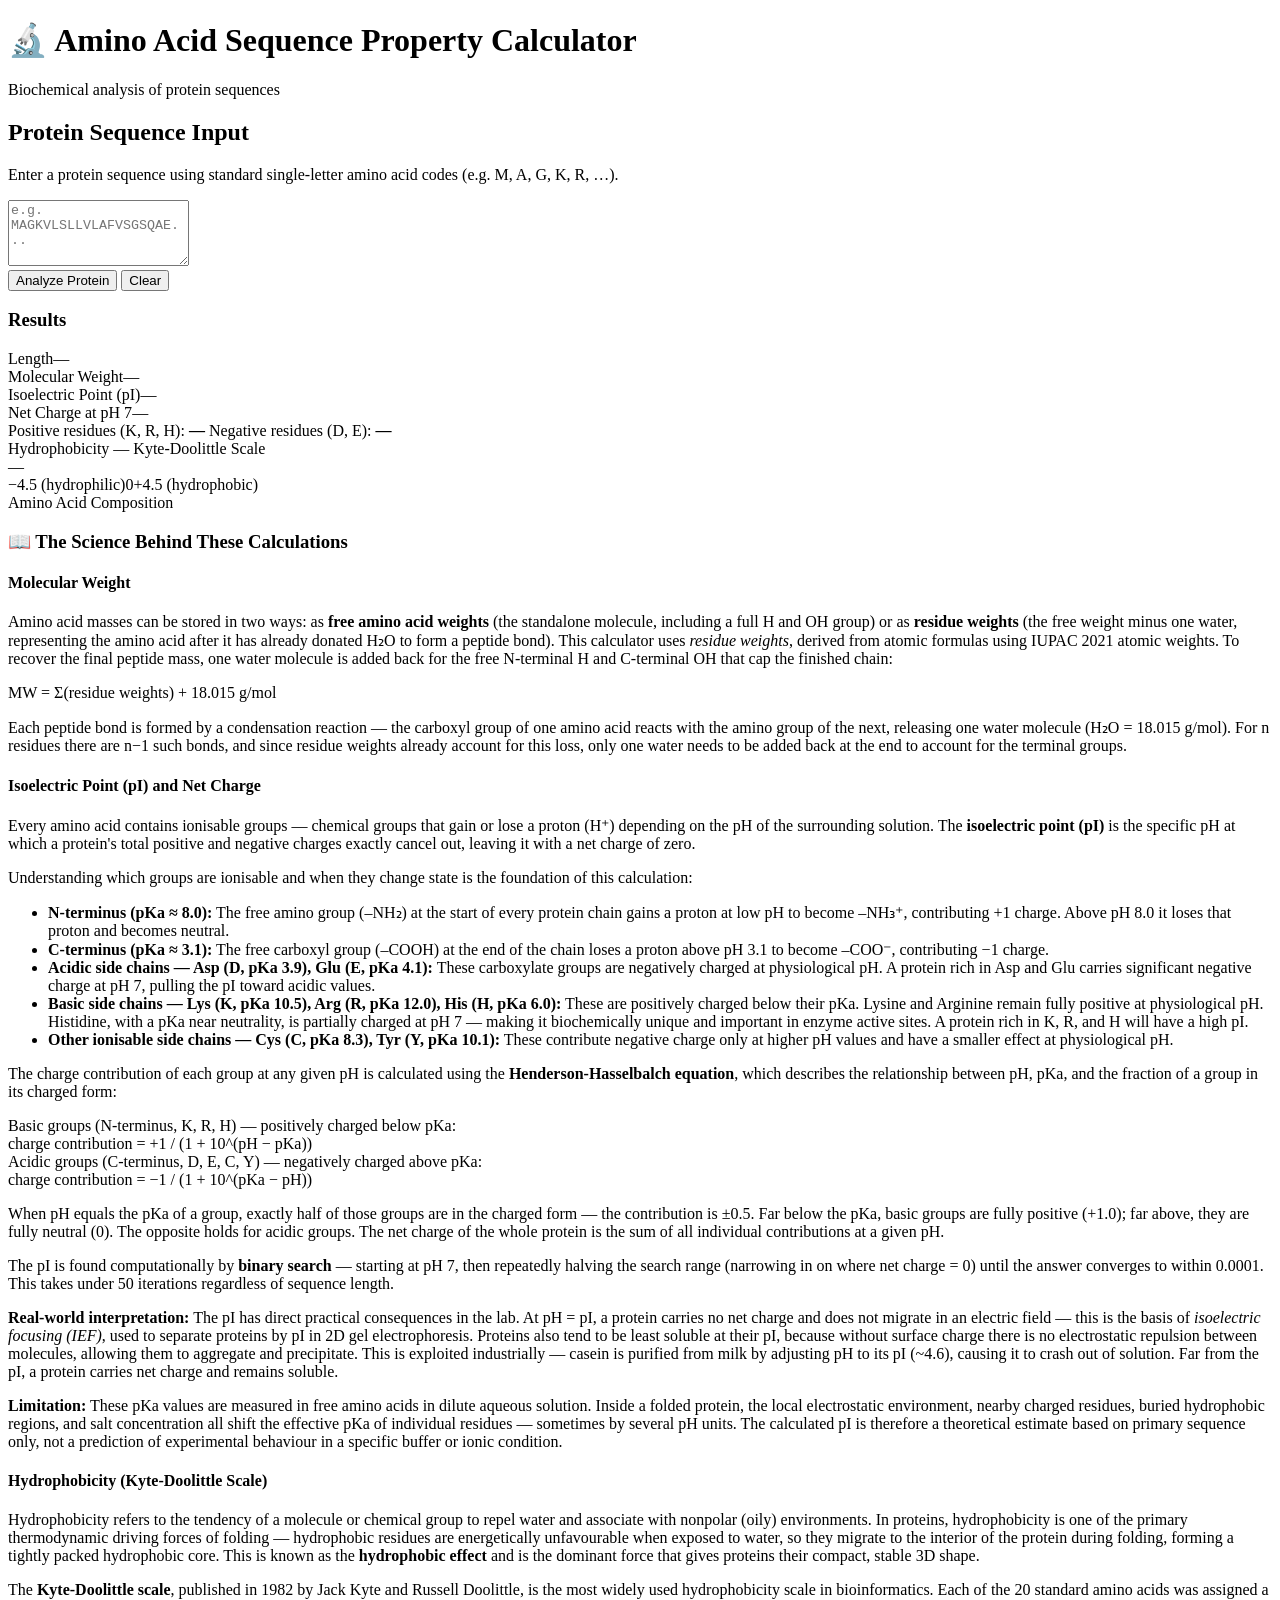
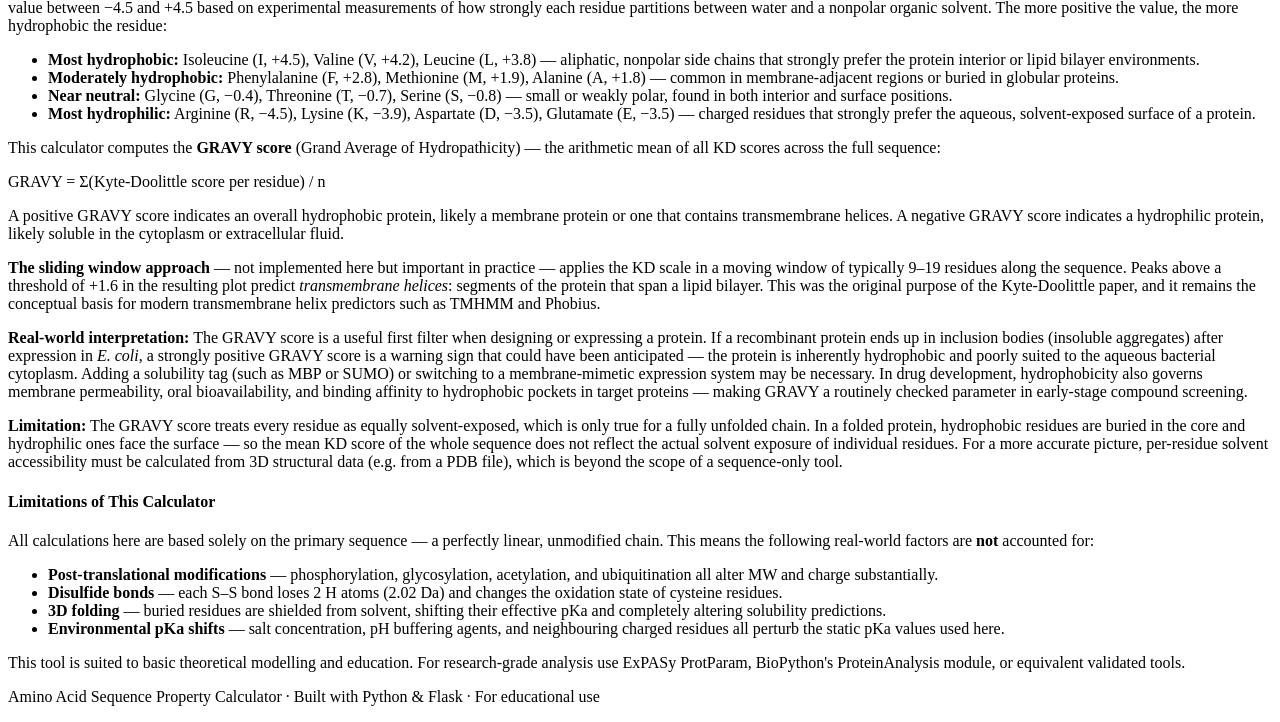
==== index.html @ 310c7476 "Add files via upload" ====
<!DOCTYPE html>
<html lang="en">
<head>
  <meta charset="UTF-8" />
  <meta name="viewport" content="width=device-width, initial-scale=1.0"/>
  <title>Amino Acid Sequence Property Calculator</title>
  <link rel="stylesheet" href="/static/style.css" />
</head>
<body>

  <header>
    <div class="header-inner">
      <h1>🔬 Amino Acid Sequence Property Calculator</h1>
      <p class="tagline">Biochemical analysis of protein sequences</p>
    </div>
  </header>

  <main>

    <section id="panel-protein" class="panel active">

      <div class="card">
        <h2>Protein Sequence Input</h2>
        <p class="hint">Enter a protein sequence using standard single-letter amino acid codes (e.g. M, A, G, K, R, …).</p>
        <textarea id="protein-input" placeholder="e.g. MAGKVLSLLVLAFVSGSQAE..." rows="4"></textarea>
        <div class="btn-row">
          <button class="btn-primary" onclick="runProtein()">Analyze Protein</button>
          <button class="btn-ghost" onclick="clearProtein()">Clear</button>
        </div>
      </div>

      <div id="protein-error" class="error-box hidden"></div>

      <div id="protein-results" class="results hidden">
        <h3 class="results-title">Results</h3>

        <div class="stat-grid four">
          <div class="stat"><span class="stat-label">Length</span><span class="stat-value" id="p-length">—</span></div>
          <div class="stat"><span class="stat-label">Molecular Weight</span><span class="stat-value" id="p-mw">—</span></div>
          <div class="stat"><span class="stat-label">Isoelectric Point (pI)</span><span class="stat-value" id="p-pi">—</span></div>
          <div class="stat"><span class="stat-label">Net Charge at pH 7</span><span class="stat-value" id="p-charge">—</span></div>
        </div>

        <div class="charge-row">
          <span class="charge-badge pos">Positive residues (K, R, H): <strong id="p-pos">—</strong></span>
          <span class="charge-badge neg">Negative residues (D, E): <strong id="p-neg">—</strong></span>
        </div>

        <div class="hydro-block">
          <label>Hydrophobicity — Kyte-Doolittle Scale</label>
          <div class="hydro-score">
            <span id="p-hydro-val">—</span>
            <span id="p-hydro-label" class="hydro-label"></span>
          </div>
          <div class="hydro-bar-bg">
            <div id="p-hydro-bar" class="hydro-bar"></div>
          </div>
          <div class="hydro-axis">
            <span>−4.5 (hydrophilic)</span><span>0</span><span>+4.5 (hydrophobic)</span>
          </div>
        </div>

        <div class="composition-section">
          <label>Amino Acid Composition</label>
          <div id="p-composition" class="composition-grid"></div>
        </div>
      </div>

      <!-- SCIENCE EXPLAINER -->
      <div class="explainer">
        <h3>📖 The Science Behind These Calculations</h3>

        <!-- MOLECULAR WEIGHT -->
        <div class="explainer-section">
          <h4>Molecular Weight</h4>
          <p>Amino acid masses can be stored in two ways: as <strong>free amino acid weights</strong> (the standalone molecule, including a full H and OH group) or as <strong>residue weights</strong> (the free weight minus one water, representing the amino acid after it has already donated H₂O to form a peptide bond). This calculator uses <em>residue weights</em>, derived from atomic formulas using IUPAC 2021 atomic weights. To recover the final peptide mass, one water molecule is added back for the free N-terminal H and C-terminal OH that cap the finished chain:</p>
          <div class="formula">MW = Σ(residue weights) + 18.015 g/mol</div>
          <p>Each peptide bond is formed by a condensation reaction — the carboxyl group of one amino acid reacts with the amino group of the next, releasing one water molecule (H₂O = 18.015 g/mol). For n residues there are n−1 such bonds, and since residue weights already account for this loss, only one water needs to be added back at the end to account for the terminal groups.</p>
        </div>

        <!-- ISOELECTRIC POINT -->
        <div class="explainer-section">
          <h4>Isoelectric Point (pI) and Net Charge</h4>

          <p>Every amino acid contains ionisable groups — chemical groups that gain or lose a proton (H⁺) depending on the pH of the surrounding solution. The <strong>isoelectric point (pI)</strong> is the specific pH at which a protein's total positive and negative charges exactly cancel out, leaving it with a net charge of zero.</p>

          <p>Understanding which groups are ionisable and when they change state is the foundation of this calculation:</p>
          <ul>
            <li><strong>N-terminus (pKa ≈ 8.0):</strong> The free amino group (–NH₂) at the start of every protein chain gains a proton at low pH to become –NH₃⁺, contributing +1 charge. Above pH 8.0 it loses that proton and becomes neutral.</li>
            <li><strong>C-terminus (pKa ≈ 3.1):</strong> The free carboxyl group (–COOH) at the end of the chain loses a proton above pH 3.1 to become –COO⁻, contributing −1 charge.</li>
            <li><strong>Acidic side chains — Asp (D, pKa 3.9), Glu (E, pKa 4.1):</strong> These carboxylate groups are negatively charged at physiological pH. A protein rich in Asp and Glu carries significant negative charge at pH 7, pulling the pI toward acidic values.</li>
            <li><strong>Basic side chains — Lys (K, pKa 10.5), Arg (R, pKa 12.0), His (H, pKa 6.0):</strong> These are positively charged below their pKa. Lysine and Arginine remain fully positive at physiological pH. Histidine, with a pKa near neutrality, is partially charged at pH 7 — making it biochemically unique and important in enzyme active sites. A protein rich in K, R, and H will have a high pI.</li>
            <li><strong>Other ionisable side chains — Cys (C, pKa 8.3), Tyr (Y, pKa 10.1):</strong> These contribute negative charge only at higher pH values and have a smaller effect at physiological pH.</li>
          </ul>

          <p>The charge contribution of each group at any given pH is calculated using the <strong>Henderson-Hasselbalch equation</strong>, which describes the relationship between pH, pKa, and the fraction of a group in its charged form:</p>
          <div class="formula">Basic groups (N-terminus, K, R, H) — positively charged below pKa:<br>charge contribution = +1 / (1 + 10^(pH − pKa))</div>
          <div class="formula">Acidic groups (C-terminus, D, E, C, Y) — negatively charged above pKa:<br>charge contribution = −1 / (1 + 10^(pKa − pH))</div>
          <p>When pH equals the pKa of a group, exactly half of those groups are in the charged form — the contribution is ±0.5. Far below the pKa, basic groups are fully positive (+1.0); far above, they are fully neutral (0). The opposite holds for acidic groups. The net charge of the whole protein is the sum of all individual contributions at a given pH.</p>

          <p>The pI is found computationally by <strong>binary search</strong> — starting at pH 7, then repeatedly halving the search range (narrowing in on where net charge = 0) until the answer converges to within 0.0001. This takes under 50 iterations regardless of sequence length.</p>

          <p><strong>Real-world interpretation:</strong> The pI has direct practical consequences in the lab. At pH = pI, a protein carries no net charge and does not migrate in an electric field — this is the basis of <em>isoelectric focusing (IEF)</em>, used to separate proteins by pI in 2D gel electrophoresis. Proteins also tend to be least soluble at their pI, because without surface charge there is no electrostatic repulsion between molecules, allowing them to aggregate and precipitate. This is exploited industrially — casein is purified from milk by adjusting pH to its pI (~4.6), causing it to crash out of solution. Far from the pI, a protein carries net charge and remains soluble.</p>

          <p><strong>Limitation:</strong> These pKa values are measured in free amino acids in dilute aqueous solution. Inside a folded protein, the local electrostatic environment, nearby charged residues, buried hydrophobic regions, and salt concentration all shift the effective pKa of individual residues — sometimes by several pH units. The calculated pI is therefore a theoretical estimate based on primary sequence only, not a prediction of experimental behaviour in a specific buffer or ionic condition.</p>
        </div>

        <!-- HYDROPHOBICITY -->
        <div class="explainer-section">
          <h4>Hydrophobicity (Kyte-Doolittle Scale)</h4>

          <p>Hydrophobicity refers to the tendency of a molecule or chemical group to repel water and associate with nonpolar (oily) environments. In proteins, hydrophobicity is one of the primary thermodynamic driving forces of folding — hydrophobic residues are energetically unfavourable when exposed to water, so they migrate to the interior of the protein during folding, forming a tightly packed hydrophobic core. This is known as the <strong>hydrophobic effect</strong> and is the dominant force that gives proteins their compact, stable 3D shape.</p>

          <p>The <strong>Kyte-Doolittle scale</strong>, published in 1982 by Jack Kyte and Russell Doolittle, is the most widely used hydrophobicity scale in bioinformatics. Each of the 20 standard amino acids was assigned a value between −4.5 and +4.5 based on experimental measurements of how strongly each residue partitions between water and a nonpolar organic solvent. The more positive the value, the more hydrophobic the residue:</p>
          <ul>
            <li><strong>Most hydrophobic:</strong> Isoleucine (I, +4.5), Valine (V, +4.2), Leucine (L, +3.8) — aliphatic, nonpolar side chains that strongly prefer the protein interior or lipid bilayer environments.</li>
            <li><strong>Moderately hydrophobic:</strong> Phenylalanine (F, +2.8), Methionine (M, +1.9), Alanine (A, +1.8) — common in membrane-adjacent regions or buried in globular proteins.</li>
            <li><strong>Near neutral:</strong> Glycine (G, −0.4), Threonine (T, −0.7), Serine (S, −0.8) — small or weakly polar, found in both interior and surface positions.</li>
            <li><strong>Most hydrophilic:</strong> Arginine (R, −4.5), Lysine (K, −3.9), Aspartate (D, −3.5), Glutamate (E, −3.5) — charged residues that strongly prefer the aqueous, solvent-exposed surface of a protein.</li>
          </ul>

          <p>This calculator computes the <strong>GRAVY score</strong> (Grand Average of Hydropathicity) — the arithmetic mean of all KD scores across the full sequence:</p>
          <div class="formula">GRAVY = Σ(Kyte-Doolittle score per residue) / n</div>
          <p>A positive GRAVY score indicates an overall hydrophobic protein, likely a membrane protein or one that contains transmembrane helices. A negative GRAVY score indicates a hydrophilic protein, likely soluble in the cytoplasm or extracellular fluid.</p>

          <p><strong>The sliding window approach</strong> — not implemented here but important in practice — applies the KD scale in a moving window of typically 9–19 residues along the sequence. Peaks above a threshold of +1.6 in the resulting plot predict <em>transmembrane helices</em>: segments of the protein that span a lipid bilayer. This was the original purpose of the Kyte-Doolittle paper, and it remains the conceptual basis for modern transmembrane helix predictors such as TMHMM and Phobius.</p>

          <p><strong>Real-world interpretation:</strong> The GRAVY score is a useful first filter when designing or expressing a protein. If a recombinant protein ends up in inclusion bodies (insoluble aggregates) after expression in <em>E. coli</em>, a strongly positive GRAVY score is a warning sign that could have been anticipated — the protein is inherently hydrophobic and poorly suited to the aqueous bacterial cytoplasm. Adding a solubility tag (such as MBP or SUMO) or switching to a membrane-mimetic expression system may be necessary. In drug development, hydrophobicity also governs membrane permeability, oral bioavailability, and binding affinity to hydrophobic pockets in target proteins — making GRAVY a routinely checked parameter in early-stage compound screening.</p>

          <p><strong>Limitation:</strong> The GRAVY score treats every residue as equally solvent-exposed, which is only true for a fully unfolded chain. In a folded protein, hydrophobic residues are buried in the core and hydrophilic ones face the surface — so the mean KD score of the whole sequence does not reflect the actual solvent exposure of individual residues. For a more accurate picture, per-residue solvent accessibility must be calculated from 3D structural data (e.g. from a PDB file), which is beyond the scope of a sequence-only tool.</p>
        </div>

        <!-- LIMITATIONS -->
        <div class="explainer-section">
          <h4>Limitations of This Calculator</h4>
          <p>All calculations here are based solely on the primary sequence — a perfectly linear, unmodified chain. This means the following real-world factors are <strong>not</strong> accounted for:</p>
          <ul>
            <li><strong>Post-translational modifications</strong> — phosphorylation, glycosylation, acetylation, and ubiquitination all alter MW and charge substantially.</li>
            <li><strong>Disulfide bonds</strong> — each S–S bond loses 2 H atoms (2.02 Da) and changes the oxidation state of cysteine residues.</li>
            <li><strong>3D folding</strong> — buried residues are shielded from solvent, shifting their effective pKa and completely altering solubility predictions.</li>
            <li><strong>Environmental pKa shifts</strong> — salt concentration, pH buffering agents, and neighbouring charged residues all perturb the static pKa values used here.</li>
          </ul>
          <p>This tool is suited to basic theoretical modelling and education. For research-grade analysis use ExPASy ProtParam, BioPython's ProteinAnalysis module, or equivalent validated tools.</p>
        </div>

      </div>

    </section>

  </main>

  <footer>
    <p>Amino Acid Sequence Property Calculator · Built with Python & Flask · For educational use</p>
  </footer>

  <script src="/static/script.js"></script>
</body>
</html>
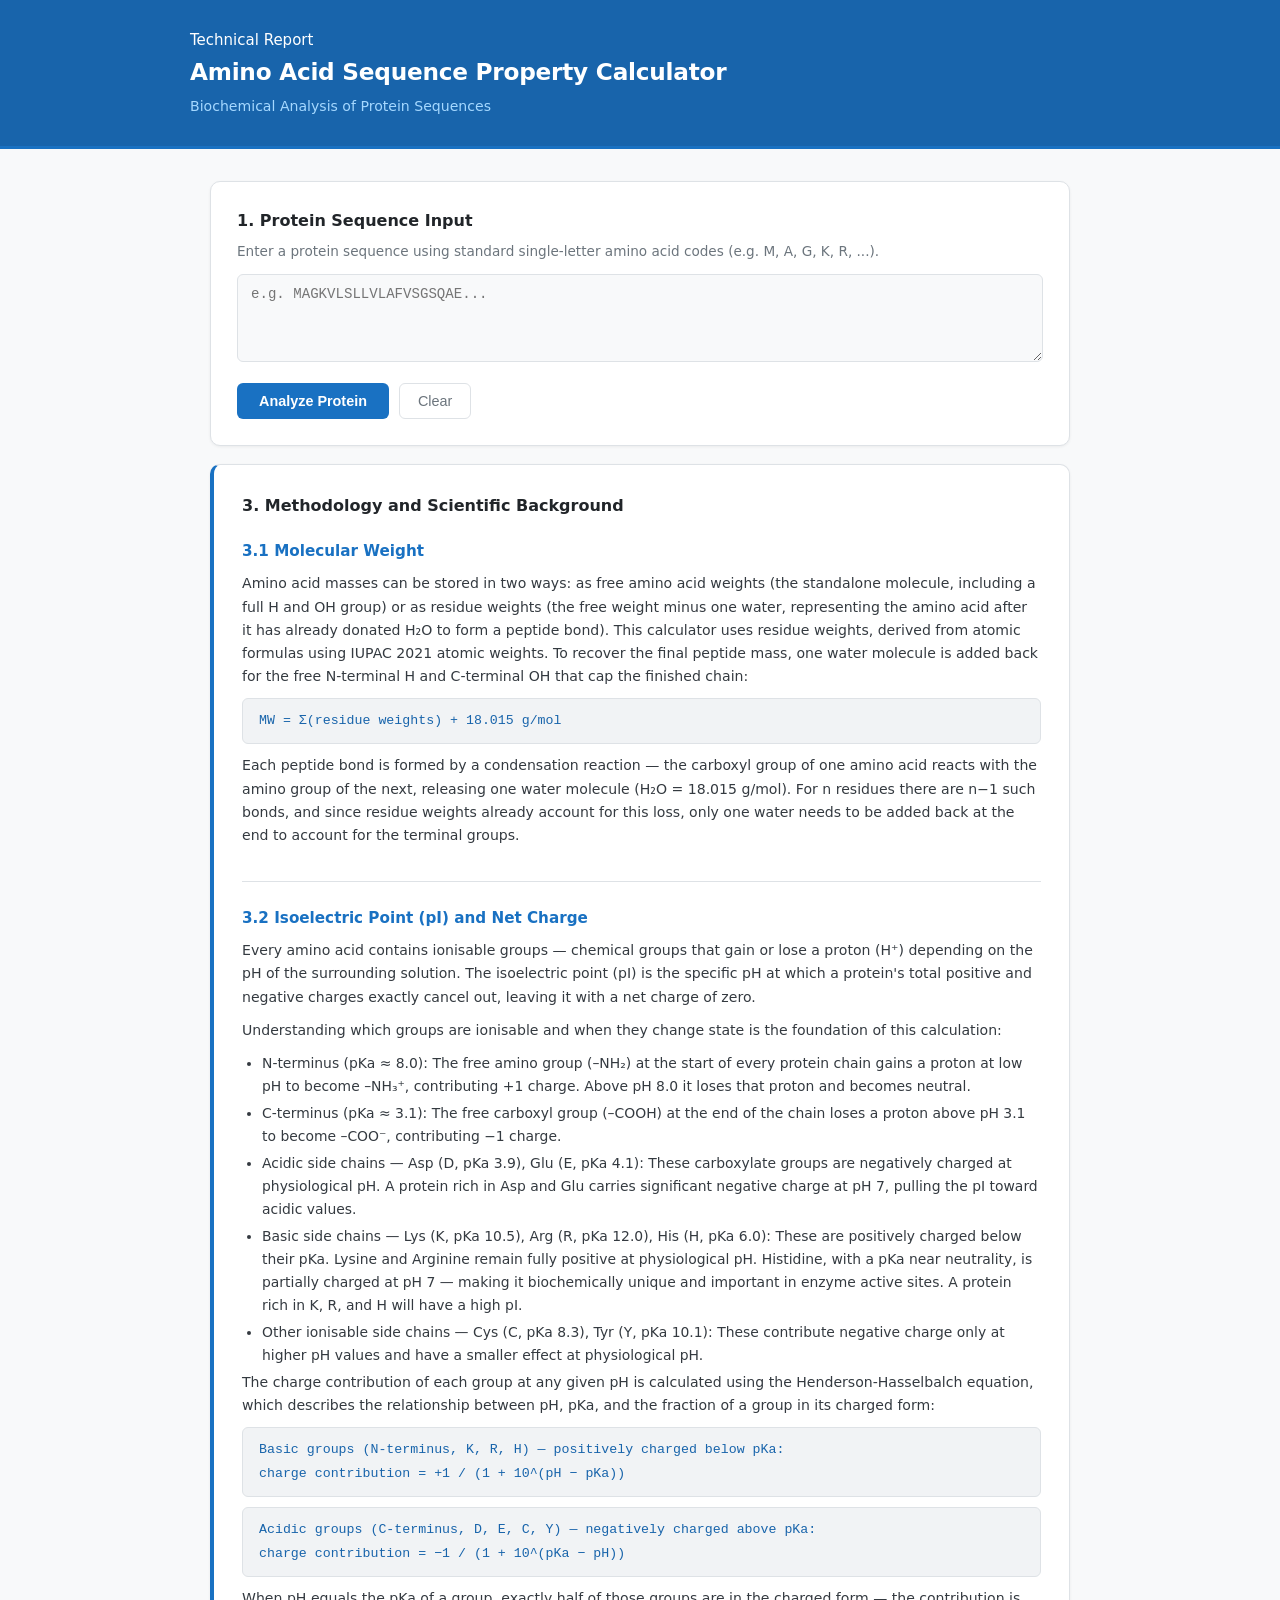
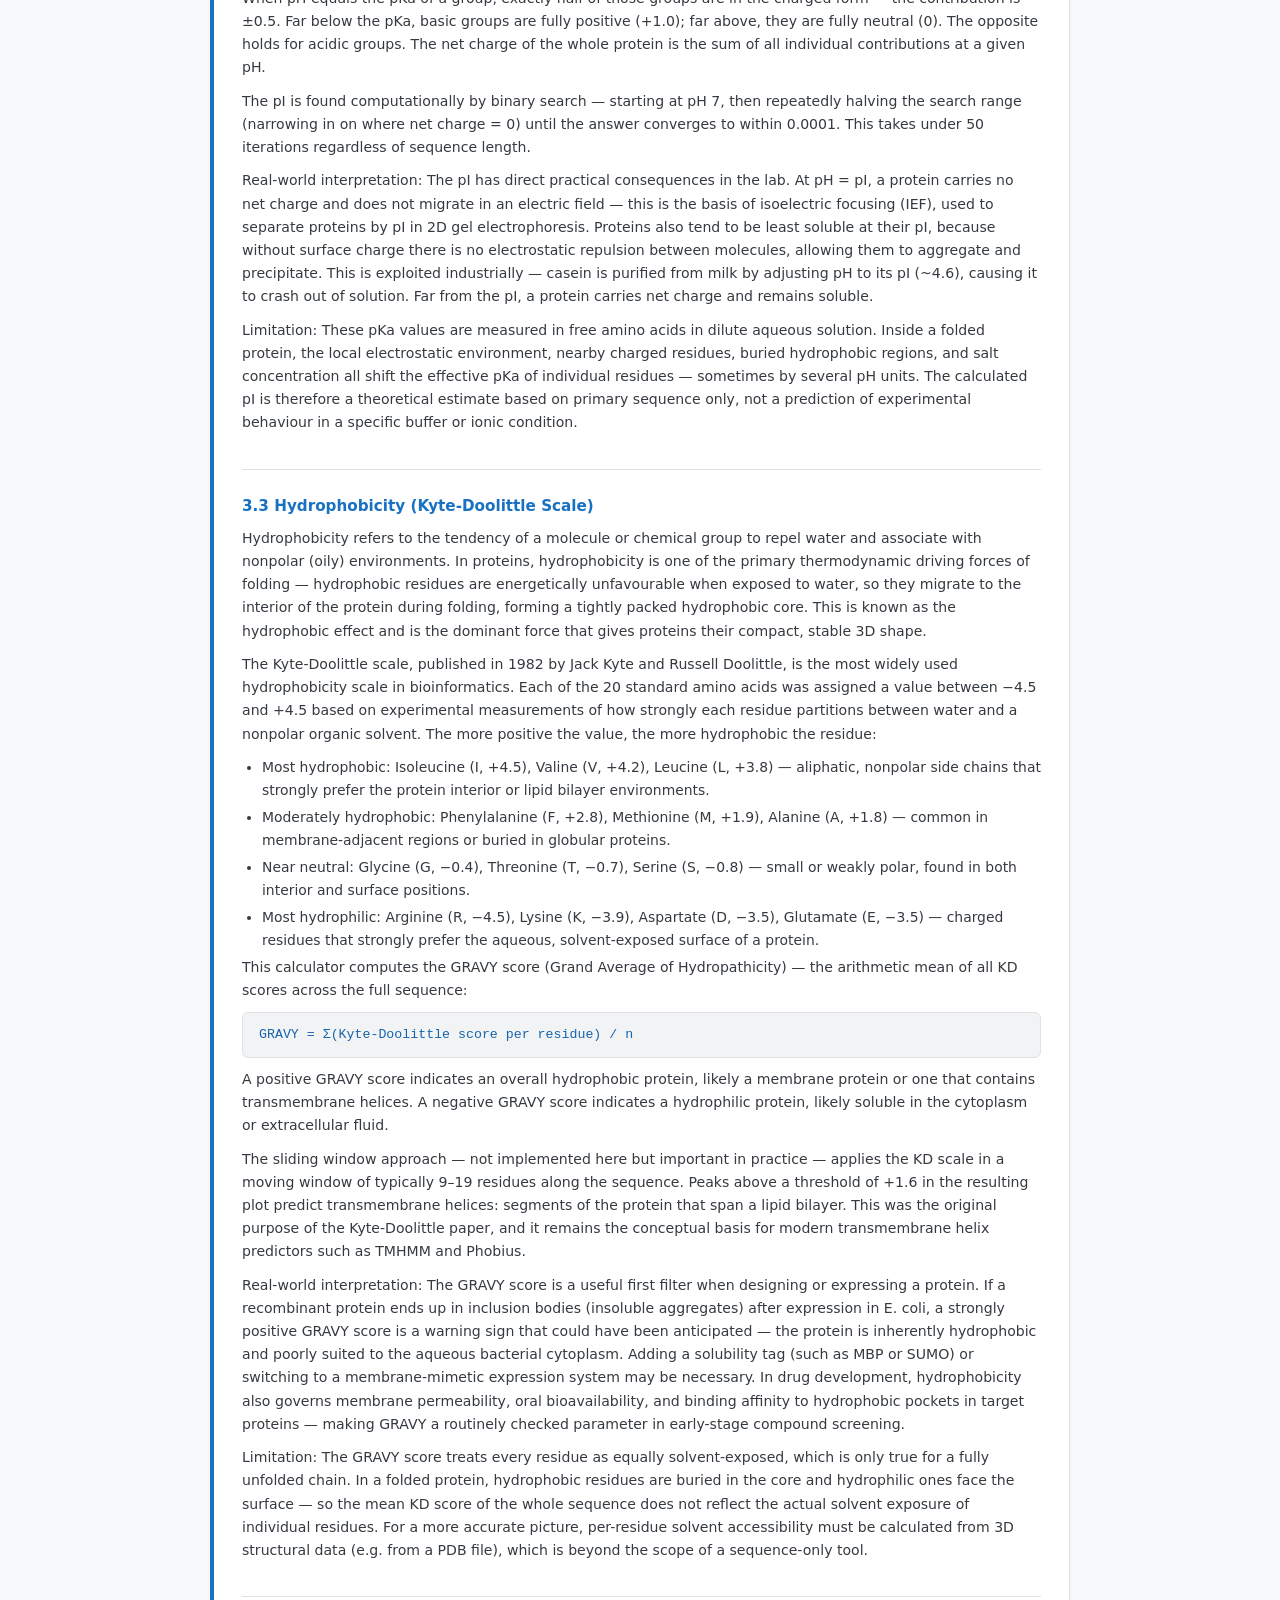
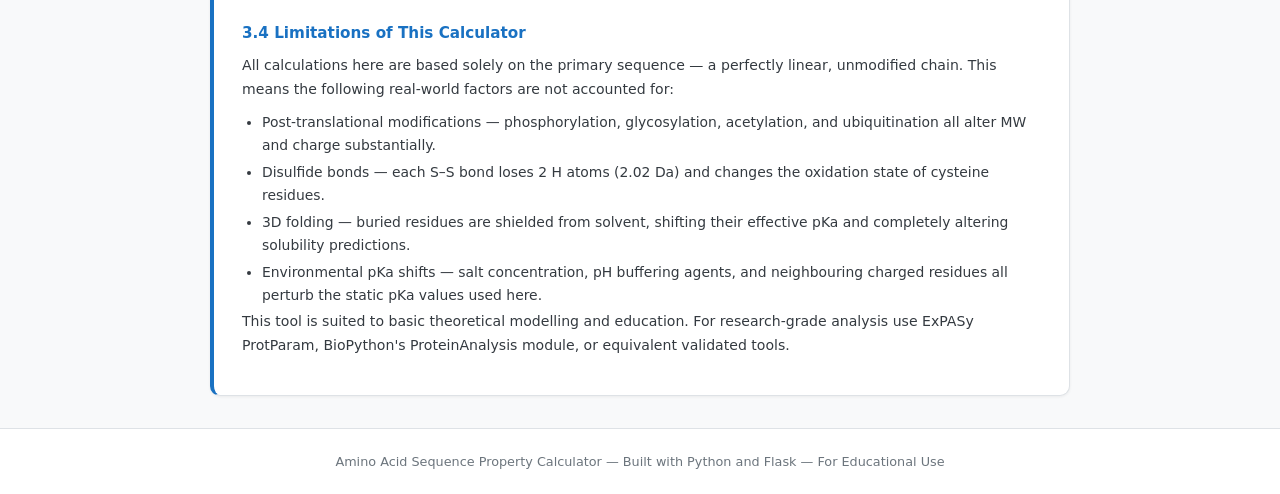
==== commit c9286539: "Add files via upload" ====
--- a/index.html
+++ b/index.html
@@ -10,8 +10,9 @@
 
   <header>
     <div class="header-inner">
-      <h1>🔬 Amino Acid Sequence Property Calculator</h1>
-      <p class="tagline">Biochemical analysis of protein sequences</p>
+      <p class="report-label">Technical Report</p>
+      <h1>Amino Acid Sequence Property Calculator</h1>
+      <p class="tagline">Biochemical Analysis of Protein Sequences</p>
     </div>
   </header>
 
@@ -20,8 +21,8 @@
     <section id="panel-protein" class="panel active">
 
       <div class="card">
-        <h2>Protein Sequence Input</h2>
-        <p class="hint">Enter a protein sequence using standard single-letter amino acid codes (e.g. M, A, G, K, R, …).</p>
+        <h2>1. Protein Sequence Input</h2>
+        <p class="hint">Enter a protein sequence using standard single-letter amino acid codes (e.g. M, A, G, K, R, ...).</p>
         <textarea id="protein-input" placeholder="e.g. MAGKVLSLLVLAFVSGSQAE..." rows="4"></textarea>
         <div class="btn-row">
           <button class="btn-primary" onclick="runProtein()">Analyze Protein</button>
@@ -32,7 +33,7 @@
       <div id="protein-error" class="error-box hidden"></div>
 
       <div id="protein-results" class="results hidden">
-        <h3 class="results-title">Results</h3>
+        <h3 class="results-title">2. Results</h3>
 
         <div class="stat-grid four">
           <div class="stat"><span class="stat-label">Length</span><span class="stat-value" id="p-length">—</span></div>
@@ -42,8 +43,8 @@
         </div>
 
         <div class="charge-row">
-          <span class="charge-badge pos">Positive residues (K, R, H): <strong id="p-pos">—</strong></span>
-          <span class="charge-badge neg">Negative residues (D, E): <strong id="p-neg">—</strong></span>
+          <span class="charge-badge pos">Positive residues (K, R, H): <span class="charge-count" id="p-pos">—</span></span>
+          <span class="charge-badge neg">Negative residues (D, E): <span class="charge-count" id="p-neg">—</span></span>
         </div>
 
         <div class="hydro-block">
@@ -68,77 +69,77 @@
 
       <!-- SCIENCE EXPLAINER -->
       <div class="explainer">
-        <h3>📖 The Science Behind These Calculations</h3>
+        <h3>3. Methodology and Scientific Background</h3>
 
         <!-- MOLECULAR WEIGHT -->
         <div class="explainer-section">
-          <h4>Molecular Weight</h4>
-          <p>Amino acid masses can be stored in two ways: as <strong>free amino acid weights</strong> (the standalone molecule, including a full H and OH group) or as <strong>residue weights</strong> (the free weight minus one water, representing the amino acid after it has already donated H₂O to form a peptide bond). This calculator uses <em>residue weights</em>, derived from atomic formulas using IUPAC 2021 atomic weights. To recover the final peptide mass, one water molecule is added back for the free N-terminal H and C-terminal OH that cap the finished chain:</p>
+          <h4>3.1 Molecular Weight</h4>
+          <p>Amino acid masses can be stored in two ways: as free amino acid weights (the standalone molecule, including a full H and OH group) or as residue weights (the free weight minus one water, representing the amino acid after it has already donated H₂O to form a peptide bond). This calculator uses residue weights, derived from atomic formulas using IUPAC 2021 atomic weights. To recover the final peptide mass, one water molecule is added back for the free N-terminal H and C-terminal OH that cap the finished chain:</p>
           <div class="formula">MW = Σ(residue weights) + 18.015 g/mol</div>
           <p>Each peptide bond is formed by a condensation reaction — the carboxyl group of one amino acid reacts with the amino group of the next, releasing one water molecule (H₂O = 18.015 g/mol). For n residues there are n−1 such bonds, and since residue weights already account for this loss, only one water needs to be added back at the end to account for the terminal groups.</p>
         </div>
 
         <!-- ISOELECTRIC POINT -->
         <div class="explainer-section">
-          <h4>Isoelectric Point (pI) and Net Charge</h4>
+          <h4>3.2 Isoelectric Point (pI) and Net Charge</h4>
 
-          <p>Every amino acid contains ionisable groups — chemical groups that gain or lose a proton (H⁺) depending on the pH of the surrounding solution. The <strong>isoelectric point (pI)</strong> is the specific pH at which a protein's total positive and negative charges exactly cancel out, leaving it with a net charge of zero.</p>
+          <p>Every amino acid contains ionisable groups — chemical groups that gain or lose a proton (H⁺) depending on the pH of the surrounding solution. The isoelectric point (pI) is the specific pH at which a protein's total positive and negative charges exactly cancel out, leaving it with a net charge of zero.</p>
 
           <p>Understanding which groups are ionisable and when they change state is the foundation of this calculation:</p>
           <ul>
-            <li><strong>N-terminus (pKa ≈ 8.0):</strong> The free amino group (–NH₂) at the start of every protein chain gains a proton at low pH to become –NH₃⁺, contributing +1 charge. Above pH 8.0 it loses that proton and becomes neutral.</li>
-            <li><strong>C-terminus (pKa ≈ 3.1):</strong> The free carboxyl group (–COOH) at the end of the chain loses a proton above pH 3.1 to become –COO⁻, contributing −1 charge.</li>
-            <li><strong>Acidic side chains — Asp (D, pKa 3.9), Glu (E, pKa 4.1):</strong> These carboxylate groups are negatively charged at physiological pH. A protein rich in Asp and Glu carries significant negative charge at pH 7, pulling the pI toward acidic values.</li>
-            <li><strong>Basic side chains — Lys (K, pKa 10.5), Arg (R, pKa 12.0), His (H, pKa 6.0):</strong> These are positively charged below their pKa. Lysine and Arginine remain fully positive at physiological pH. Histidine, with a pKa near neutrality, is partially charged at pH 7 — making it biochemically unique and important in enzyme active sites. A protein rich in K, R, and H will have a high pI.</li>
-            <li><strong>Other ionisable side chains — Cys (C, pKa 8.3), Tyr (Y, pKa 10.1):</strong> These contribute negative charge only at higher pH values and have a smaller effect at physiological pH.</li>
+            <li>N-terminus (pKa ≈ 8.0): The free amino group (–NH₂) at the start of every protein chain gains a proton at low pH to become –NH₃⁺, contributing +1 charge. Above pH 8.0 it loses that proton and becomes neutral.</li>
+            <li>C-terminus (pKa ≈ 3.1): The free carboxyl group (–COOH) at the end of the chain loses a proton above pH 3.1 to become –COO⁻, contributing −1 charge.</li>
+            <li>Acidic side chains — Asp (D, pKa 3.9), Glu (E, pKa 4.1): These carboxylate groups are negatively charged at physiological pH. A protein rich in Asp and Glu carries significant negative charge at pH 7, pulling the pI toward acidic values.</li>
+            <li>Basic side chains — Lys (K, pKa 10.5), Arg (R, pKa 12.0), His (H, pKa 6.0): These are positively charged below their pKa. Lysine and Arginine remain fully positive at physiological pH. Histidine, with a pKa near neutrality, is partially charged at pH 7 — making it biochemically unique and important in enzyme active sites. A protein rich in K, R, and H will have a high pI.</li>
+            <li>Other ionisable side chains — Cys (C, pKa 8.3), Tyr (Y, pKa 10.1): These contribute negative charge only at higher pH values and have a smaller effect at physiological pH.</li>
           </ul>
 
-          <p>The charge contribution of each group at any given pH is calculated using the <strong>Henderson-Hasselbalch equation</strong>, which describes the relationship between pH, pKa, and the fraction of a group in its charged form:</p>
+          <p>The charge contribution of each group at any given pH is calculated using the Henderson-Hasselbalch equation, which describes the relationship between pH, pKa, and the fraction of a group in its charged form:</p>
           <div class="formula">Basic groups (N-terminus, K, R, H) — positively charged below pKa:<br>charge contribution = +1 / (1 + 10^(pH − pKa))</div>
           <div class="formula">Acidic groups (C-terminus, D, E, C, Y) — negatively charged above pKa:<br>charge contribution = −1 / (1 + 10^(pKa − pH))</div>
           <p>When pH equals the pKa of a group, exactly half of those groups are in the charged form — the contribution is ±0.5. Far below the pKa, basic groups are fully positive (+1.0); far above, they are fully neutral (0). The opposite holds for acidic groups. The net charge of the whole protein is the sum of all individual contributions at a given pH.</p>
 
-          <p>The pI is found computationally by <strong>binary search</strong> — starting at pH 7, then repeatedly halving the search range (narrowing in on where net charge = 0) until the answer converges to within 0.0001. This takes under 50 iterations regardless of sequence length.</p>
+          <p>The pI is found computationally by binary search — starting at pH 7, then repeatedly halving the search range (narrowing in on where net charge = 0) until the answer converges to within 0.0001. This takes under 50 iterations regardless of sequence length.</p>
 
-          <p><strong>Real-world interpretation:</strong> The pI has direct practical consequences in the lab. At pH = pI, a protein carries no net charge and does not migrate in an electric field — this is the basis of <em>isoelectric focusing (IEF)</em>, used to separate proteins by pI in 2D gel electrophoresis. Proteins also tend to be least soluble at their pI, because without surface charge there is no electrostatic repulsion between molecules, allowing them to aggregate and precipitate. This is exploited industrially — casein is purified from milk by adjusting pH to its pI (~4.6), causing it to crash out of solution. Far from the pI, a protein carries net charge and remains soluble.</p>
+          <p>Real-world interpretation: The pI has direct practical consequences in the lab. At pH = pI, a protein carries no net charge and does not migrate in an electric field — this is the basis of isoelectric focusing (IEF), used to separate proteins by pI in 2D gel electrophoresis. Proteins also tend to be least soluble at their pI, because without surface charge there is no electrostatic repulsion between molecules, allowing them to aggregate and precipitate. This is exploited industrially — casein is purified from milk by adjusting pH to its pI (~4.6), causing it to crash out of solution. Far from the pI, a protein carries net charge and remains soluble.</p>
 
-          <p><strong>Limitation:</strong> These pKa values are measured in free amino acids in dilute aqueous solution. Inside a folded protein, the local electrostatic environment, nearby charged residues, buried hydrophobic regions, and salt concentration all shift the effective pKa of individual residues — sometimes by several pH units. The calculated pI is therefore a theoretical estimate based on primary sequence only, not a prediction of experimental behaviour in a specific buffer or ionic condition.</p>
+          <p>Limitation: These pKa values are measured in free amino acids in dilute aqueous solution. Inside a folded protein, the local electrostatic environment, nearby charged residues, buried hydrophobic regions, and salt concentration all shift the effective pKa of individual residues — sometimes by several pH units. The calculated pI is therefore a theoretical estimate based on primary sequence only, not a prediction of experimental behaviour in a specific buffer or ionic condition.</p>
         </div>
 
         <!-- HYDROPHOBICITY -->
         <div class="explainer-section">
-          <h4>Hydrophobicity (Kyte-Doolittle Scale)</h4>
+          <h4>3.3 Hydrophobicity (Kyte-Doolittle Scale)</h4>
 
-          <p>Hydrophobicity refers to the tendency of a molecule or chemical group to repel water and associate with nonpolar (oily) environments. In proteins, hydrophobicity is one of the primary thermodynamic driving forces of folding — hydrophobic residues are energetically unfavourable when exposed to water, so they migrate to the interior of the protein during folding, forming a tightly packed hydrophobic core. This is known as the <strong>hydrophobic effect</strong> and is the dominant force that gives proteins their compact, stable 3D shape.</p>
+          <p>Hydrophobicity refers to the tendency of a molecule or chemical group to repel water and associate with nonpolar (oily) environments. In proteins, hydrophobicity is one of the primary thermodynamic driving forces of folding — hydrophobic residues are energetically unfavourable when exposed to water, so they migrate to the interior of the protein during folding, forming a tightly packed hydrophobic core. This is known as the hydrophobic effect and is the dominant force that gives proteins their compact, stable 3D shape.</p>
 
-          <p>The <strong>Kyte-Doolittle scale</strong>, published in 1982 by Jack Kyte and Russell Doolittle, is the most widely used hydrophobicity scale in bioinformatics. Each of the 20 standard amino acids was assigned a value between −4.5 and +4.5 based on experimental measurements of how strongly each residue partitions between water and a nonpolar organic solvent. The more positive the value, the more hydrophobic the residue:</p>
+          <p>The Kyte-Doolittle scale, published in 1982 by Jack Kyte and Russell Doolittle, is the most widely used hydrophobicity scale in bioinformatics. Each of the 20 standard amino acids was assigned a value between −4.5 and +4.5 based on experimental measurements of how strongly each residue partitions between water and a nonpolar organic solvent. The more positive the value, the more hydrophobic the residue:</p>
           <ul>
-            <li><strong>Most hydrophobic:</strong> Isoleucine (I, +4.5), Valine (V, +4.2), Leucine (L, +3.8) — aliphatic, nonpolar side chains that strongly prefer the protein interior or lipid bilayer environments.</li>
-            <li><strong>Moderately hydrophobic:</strong> Phenylalanine (F, +2.8), Methionine (M, +1.9), Alanine (A, +1.8) — common in membrane-adjacent regions or buried in globular proteins.</li>
-            <li><strong>Near neutral:</strong> Glycine (G, −0.4), Threonine (T, −0.7), Serine (S, −0.8) — small or weakly polar, found in both interior and surface positions.</li>
-            <li><strong>Most hydrophilic:</strong> Arginine (R, −4.5), Lysine (K, −3.9), Aspartate (D, −3.5), Glutamate (E, −3.5) — charged residues that strongly prefer the aqueous, solvent-exposed surface of a protein.</li>
+            <li>Most hydrophobic: Isoleucine (I, +4.5), Valine (V, +4.2), Leucine (L, +3.8) — aliphatic, nonpolar side chains that strongly prefer the protein interior or lipid bilayer environments.</li>
+            <li>Moderately hydrophobic: Phenylalanine (F, +2.8), Methionine (M, +1.9), Alanine (A, +1.8) — common in membrane-adjacent regions or buried in globular proteins.</li>
+            <li>Near neutral: Glycine (G, −0.4), Threonine (T, −0.7), Serine (S, −0.8) — small or weakly polar, found in both interior and surface positions.</li>
+            <li>Most hydrophilic: Arginine (R, −4.5), Lysine (K, −3.9), Aspartate (D, −3.5), Glutamate (E, −3.5) — charged residues that strongly prefer the aqueous, solvent-exposed surface of a protein.</li>
           </ul>
 
-          <p>This calculator computes the <strong>GRAVY score</strong> (Grand Average of Hydropathicity) — the arithmetic mean of all KD scores across the full sequence:</p>
+          <p>This calculator computes the GRAVY score (Grand Average of Hydropathicity) — the arithmetic mean of all KD scores across the full sequence:</p>
           <div class="formula">GRAVY = Σ(Kyte-Doolittle score per residue) / n</div>
           <p>A positive GRAVY score indicates an overall hydrophobic protein, likely a membrane protein or one that contains transmembrane helices. A negative GRAVY score indicates a hydrophilic protein, likely soluble in the cytoplasm or extracellular fluid.</p>
 
-          <p><strong>The sliding window approach</strong> — not implemented here but important in practice — applies the KD scale in a moving window of typically 9–19 residues along the sequence. Peaks above a threshold of +1.6 in the resulting plot predict <em>transmembrane helices</em>: segments of the protein that span a lipid bilayer. This was the original purpose of the Kyte-Doolittle paper, and it remains the conceptual basis for modern transmembrane helix predictors such as TMHMM and Phobius.</p>
+          <p>The sliding window approach — not implemented here but important in practice — applies the KD scale in a moving window of typically 9–19 residues along the sequence. Peaks above a threshold of +1.6 in the resulting plot predict transmembrane helices: segments of the protein that span a lipid bilayer. This was the original purpose of the Kyte-Doolittle paper, and it remains the conceptual basis for modern transmembrane helix predictors such as TMHMM and Phobius.</p>
 
-          <p><strong>Real-world interpretation:</strong> The GRAVY score is a useful first filter when designing or expressing a protein. If a recombinant protein ends up in inclusion bodies (insoluble aggregates) after expression in <em>E. coli</em>, a strongly positive GRAVY score is a warning sign that could have been anticipated — the protein is inherently hydrophobic and poorly suited to the aqueous bacterial cytoplasm. Adding a solubility tag (such as MBP or SUMO) or switching to a membrane-mimetic expression system may be necessary. In drug development, hydrophobicity also governs membrane permeability, oral bioavailability, and binding affinity to hydrophobic pockets in target proteins — making GRAVY a routinely checked parameter in early-stage compound screening.</p>
+          <p>Real-world interpretation: The GRAVY score is a useful first filter when designing or expressing a protein. If a recombinant protein ends up in inclusion bodies (insoluble aggregates) after expression in E. coli, a strongly positive GRAVY score is a warning sign that could have been anticipated — the protein is inherently hydrophobic and poorly suited to the aqueous bacterial cytoplasm. Adding a solubility tag (such as MBP or SUMO) or switching to a membrane-mimetic expression system may be necessary. In drug development, hydrophobicity also governs membrane permeability, oral bioavailability, and binding affinity to hydrophobic pockets in target proteins — making GRAVY a routinely checked parameter in early-stage compound screening.</p>
 
-          <p><strong>Limitation:</strong> The GRAVY score treats every residue as equally solvent-exposed, which is only true for a fully unfolded chain. In a folded protein, hydrophobic residues are buried in the core and hydrophilic ones face the surface — so the mean KD score of the whole sequence does not reflect the actual solvent exposure of individual residues. For a more accurate picture, per-residue solvent accessibility must be calculated from 3D structural data (e.g. from a PDB file), which is beyond the scope of a sequence-only tool.</p>
+          <p>Limitation: The GRAVY score treats every residue as equally solvent-exposed, which is only true for a fully unfolded chain. In a folded protein, hydrophobic residues are buried in the core and hydrophilic ones face the surface — so the mean KD score of the whole sequence does not reflect the actual solvent exposure of individual residues. For a more accurate picture, per-residue solvent accessibility must be calculated from 3D structural data (e.g. from a PDB file), which is beyond the scope of a sequence-only tool.</p>
         </div>
 
         <!-- LIMITATIONS -->
         <div class="explainer-section">
-          <h4>Limitations of This Calculator</h4>
-          <p>All calculations here are based solely on the primary sequence — a perfectly linear, unmodified chain. This means the following real-world factors are <strong>not</strong> accounted for:</p>
+          <h4>3.4 Limitations of This Calculator</h4>
+          <p>All calculations here are based solely on the primary sequence — a perfectly linear, unmodified chain. This means the following real-world factors are not accounted for:</p>
           <ul>
-            <li><strong>Post-translational modifications</strong> — phosphorylation, glycosylation, acetylation, and ubiquitination all alter MW and charge substantially.</li>
-            <li><strong>Disulfide bonds</strong> — each S–S bond loses 2 H atoms (2.02 Da) and changes the oxidation state of cysteine residues.</li>
-            <li><strong>3D folding</strong> — buried residues are shielded from solvent, shifting their effective pKa and completely altering solubility predictions.</li>
-            <li><strong>Environmental pKa shifts</strong> — salt concentration, pH buffering agents, and neighbouring charged residues all perturb the static pKa values used here.</li>
+            <li>Post-translational modifications — phosphorylation, glycosylation, acetylation, and ubiquitination all alter MW and charge substantially.</li>
+            <li>Disulfide bonds — each S–S bond loses 2 H atoms (2.02 Da) and changes the oxidation state of cysteine residues.</li>
+            <li>3D folding — buried residues are shielded from solvent, shifting their effective pKa and completely altering solubility predictions.</li>
+            <li>Environmental pKa shifts — salt concentration, pH buffering agents, and neighbouring charged residues all perturb the static pKa values used here.</li>
           </ul>
           <p>This tool is suited to basic theoretical modelling and education. For research-grade analysis use ExPASy ProtParam, BioPython's ProteinAnalysis module, or equivalent validated tools.</p>
         </div>
@@ -150,7 +151,7 @@
   </main>
 
   <footer>
-    <p>Amino Acid Sequence Property Calculator · Built with Python & Flask · For educational use</p>
+    <p>Amino Acid Sequence Property Calculator — Built with Python and Flask — For Educational Use</p>
   </footer>
 
   <script src="/static/script.js"></script>
--- a/static/style.css
+++ b/static/style.css
@@ -0,0 +1,482 @@
+/* ── RESET & BASE ── */
+*, *::before, *::after { box-sizing: border-box; margin: 0; padding: 0; }
+
+:root {
+  --bg:        #f8f9fa;
+  --surface:   #ffffff;
+  --surface2:  #f1f3f5;
+  --border:    #dee2e6;
+  --accent:    #1971c2;
+  --accent2:   #0c8599;
+  --text:      #212529;
+  --muted:     #6c757d;
+  --error:     #c92a2a;
+  --error-bg:  #fff5f5;
+  --green:     #2f9e44;
+  --red:       #c92a2a;
+  --font-mono: 'Courier New', Courier, monospace;
+}
+
+body {
+  background: var(--bg);
+  color: var(--text);
+  font-family: 'Segoe UI', system-ui, sans-serif;
+  font-size: 15px;
+  line-height: 1.65;
+  min-height: 100vh;
+  display: flex;
+  flex-direction: column;
+}
+
+/* ── HEADER ── */
+header {
+  background: #1864ab;
+  color: white;
+  padding: 28px 32px;
+  border-bottom: 3px solid #1971c2;
+}
+
+.header-inner {
+  max-width: 900px;
+  margin: 0 auto;
+}
+
+header h1 {
+  font-size: 1.45rem;
+  font-weight: 700;
+  letter-spacing: -0.01em;
+}
+
+.tagline {
+  color: #a5d8ff;
+  margin-top: 4px;
+  font-size: 0.88rem;
+}
+
+/* ── MAIN ── */
+main {
+  flex: 1;
+  max-width: 900px;
+  margin: 32px auto;
+  padding: 0 20px;
+  width: 100%;
+}
+
+/* ── TABS ── */
+.tabs {
+  display: flex;
+  gap: 4px;
+  margin-bottom: 24px;
+  border-bottom: 2px solid var(--border);
+}
+
+.tab {
+  background: none;
+  border: none;
+  border-bottom: 3px solid transparent;
+  color: var(--muted);
+  font-size: 0.95rem;
+  font-weight: 500;
+  padding: 10px 22px;
+  cursor: pointer;
+  transition: all 0.15s;
+  margin-bottom: -2px;
+}
+
+.tab:hover { color: var(--accent); }
+
+.tab.active {
+  color: var(--accent);
+  border-bottom-color: var(--accent);
+  font-weight: 600;
+}
+
+/* ── PANELS ── */
+.panel { display: none; }
+.panel.active { display: block; }
+
+/* ── CARD ── */
+.card {
+  background: var(--surface);
+  border: 1px solid var(--border);
+  border-radius: 10px;
+  padding: 26px;
+  margin-bottom: 18px;
+  box-shadow: 0 1px 3px rgba(0,0,0,0.06);
+}
+
+.card h2 {
+  font-size: 1rem;
+  font-weight: 600;
+  color: var(--text);
+  margin-bottom: 5px;
+}
+
+.hint {
+  color: var(--muted);
+  font-size: 0.85rem;
+  margin-bottom: 12px;
+}
+
+textarea {
+  width: 100%;
+  background: var(--bg);
+  border: 1px solid var(--border);
+  border-radius: 6px;
+  color: var(--text);
+  font-family: var(--font-mono);
+  font-size: 0.88rem;
+  padding: 11px 13px;
+  resize: vertical;
+  outline: none;
+  transition: border-color 0.15s;
+}
+
+textarea:focus { border-color: var(--accent); }
+
+.btn-row {
+  display: flex;
+  gap: 10px;
+  margin-top: 13px;
+}
+
+.btn-primary {
+  background: var(--accent);
+  color: #fff;
+  border: none;
+  border-radius: 6px;
+  padding: 9px 22px;
+  font-size: 0.9rem;
+  font-weight: 600;
+  cursor: pointer;
+  transition: background 0.15s;
+}
+
+.btn-primary:hover { background: #1864ab; }
+
+.btn-ghost {
+  background: none;
+  color: var(--muted);
+  border: 1px solid var(--border);
+  border-radius: 6px;
+  padding: 9px 18px;
+  font-size: 0.9rem;
+  cursor: pointer;
+  transition: all 0.15s;
+}
+
+.btn-ghost:hover { border-color: var(--muted); color: var(--text); }
+
+/* ── RESULTS ── */
+.results {
+  background: var(--surface);
+  border: 1px solid var(--border);
+  border-radius: 10px;
+  padding: 26px;
+  margin-bottom: 18px;
+  box-shadow: 0 1px 3px rgba(0,0,0,0.06);
+  animation: fadeIn 0.25s ease;
+}
+
+.results-title {
+  font-size: 0.72rem;
+  font-weight: 700;
+  color: var(--accent);
+  text-transform: uppercase;
+  letter-spacing: 0.09em;
+  margin-bottom: 18px;
+}
+
+@keyframes fadeIn { from { opacity: 0; transform: translateY(5px); } to { opacity: 1; } }
+
+/* ── STAT GRID ── */
+.stat-grid {
+  display: grid;
+  gap: 10px;
+  margin-bottom: 20px;
+}
+
+.stat-grid.four { grid-template-columns: repeat(4, 1fr); }
+
+@media (max-width: 600px) {
+  .stat-grid.four { grid-template-columns: repeat(2, 1fr); }
+}
+
+.stat {
+  background: var(--surface2);
+  border: 1px solid var(--border);
+  border-radius: 8px;
+  padding: 14px;
+  display: flex;
+  flex-direction: column;
+  gap: 5px;
+}
+
+.stat-label {
+  font-size: 0.72rem;
+  color: var(--muted);
+  text-transform: uppercase;
+  letter-spacing: 0.04em;
+}
+
+.stat-value {
+  font-size: 1.2rem;
+  font-weight: 700;
+  color: var(--accent);
+  font-family: var(--font-mono);
+}
+
+/* ── BASE COUNTS ── */
+.base-counts {
+  display: flex;
+  gap: 8px;
+  margin-bottom: 20px;
+  flex-wrap: wrap;
+}
+
+.base {
+  padding: 5px 14px;
+  border-radius: 20px;
+  font-family: var(--font-mono);
+  font-size: 0.85rem;
+  font-weight: 600;
+  border: 1px solid;
+}
+
+.base.a { background: #fff3bf; border-color: #e9b949; color: #6d4c00; }
+.base.t { background: #d3f9d8; border-color: #37b24d; color: #1a5c28; }
+.base.g { background: #d0ebff; border-color: #1c7ed6; color: #0a3d7a; }
+.base.c { background: #ffe0f0; border-color: #d6336c; color: #7a0032; }
+
+/* ── SEQUENCE BLOCKS ── */
+.seq-block { margin-bottom: 14px; }
+
+.seq-block label,
+.codon-section label,
+.hydro-block label,
+.composition-section label {
+  display: block;
+  font-size: 0.72rem;
+  color: var(--muted);
+  text-transform: uppercase;
+  letter-spacing: 0.05em;
+  margin-bottom: 5px;
+  font-weight: 600;
+}
+
+.seq-block code {
+  display: block;
+  background: var(--surface2);
+  border: 1px solid var(--border);
+  border-radius: 6px;
+  padding: 9px 13px;
+  font-family: var(--font-mono);
+  font-size: 0.83rem;
+  color: #0c8599;
+  word-break: break-all;
+}
+
+/* ── CODON LIST ── */
+.codon-section { margin-top: 14px; }
+
+.codon-list {
+  display: flex;
+  flex-wrap: wrap;
+  gap: 5px;
+  margin-top: 4px;
+}
+
+.codon-tag {
+  background: var(--surface2);
+  border: 1px solid var(--border);
+  border-radius: 5px;
+  padding: 4px 9px;
+  font-family: var(--font-mono);
+  font-size: 0.78rem;
+  color: var(--text);
+}
+
+.codon-tag.stop  { border-color: var(--red);   color: var(--red); }
+.codon-tag.start { border-color: var(--green);  color: var(--green); }
+
+.tm-method {
+  margin-top: 14px;
+  font-size: 0.8rem;
+  color: var(--muted);
+  font-style: italic;
+}
+
+/* ── CHARGE ROW ── */
+.charge-row {
+  display: flex;
+  gap: 10px;
+  margin-bottom: 20px;
+  flex-wrap: wrap;
+}
+
+.charge-badge {
+  padding: 6px 14px;
+  border-radius: 6px;
+  font-size: 0.85rem;
+  border: 1px solid;
+}
+
+.charge-badge.pos { background: #d0ebff; border-color: #1c7ed6; color: #0a3d7a; }
+.charge-badge.neg { background: #ffe0f0; border-color: #d6336c; color: #7a0032; }
+
+/* ── HYDROPHOBICITY ── */
+.hydro-block { margin-bottom: 22px; }
+
+.hydro-score {
+  display: flex;
+  align-items: baseline;
+  gap: 12px;
+  margin-bottom: 8px;
+}
+
+#p-hydro-val {
+  font-size: 1.3rem;
+  font-weight: 700;
+  font-family: var(--font-mono);
+  color: var(--accent);
+}
+
+.hydro-label {
+  font-size: 0.82rem;
+  color: var(--muted);
+}
+
+.hydro-bar-bg {
+  height: 10px;
+  background: var(--surface2);
+  border-radius: 99px;
+  overflow: hidden;
+  border: 1px solid var(--border);
+}
+
+.hydro-bar {
+  height: 100%;
+  background: linear-gradient(90deg, #1c7ed6, #0ca678);
+  border-radius: 99px;
+  transition: width 0.5s ease;
+}
+
+.hydro-axis {
+  display: flex;
+  justify-content: space-between;
+  font-size: 0.72rem;
+  color: var(--muted);
+  margin-top: 4px;
+}
+
+/* ── COMPOSITION ── */
+.composition-section { margin-top: 6px; }
+
+.composition-grid {
+  display: flex;
+  flex-wrap: wrap;
+  gap: 5px;
+  margin-top: 5px;
+}
+
+.aa-tag {
+  background: var(--surface2);
+  border: 1px solid var(--border);
+  border-radius: 5px;
+  padding: 4px 10px;
+  font-family: var(--font-mono);
+  font-size: 0.8rem;
+  color: var(--text);
+}
+
+.aa-tag span { color: var(--accent); font-weight: 700; }
+
+/* ── ERROR ── */
+.error-box {
+  background: var(--error-bg);
+  border: 1px solid #ffc9c9;
+  border-radius: 8px;
+  color: var(--error);
+  padding: 13px 16px;
+  font-size: 0.88rem;
+  margin-bottom: 16px;
+}
+
+/* ── SCIENCE EXPLAINER ── */
+.explainer {
+  background: var(--surface);
+  border: 1px solid var(--border);
+  border-left: 4px solid var(--accent);
+  border-radius: 10px;
+  padding: 28px;
+  margin-top: 8px;
+  box-shadow: 0 1px 3px rgba(0,0,0,0.06);
+}
+
+.explainer h3 {
+  font-size: 1rem;
+  font-weight: 700;
+  color: var(--text);
+  margin-bottom: 20px;
+}
+
+.explainer-section {
+  margin-bottom: 24px;
+  padding-bottom: 24px;
+  border-bottom: 1px solid var(--border);
+}
+
+.explainer-section:last-child {
+  margin-bottom: 0;
+  padding-bottom: 0;
+  border-bottom: none;
+}
+
+.explainer-section h4 {
+  font-size: 0.95rem;
+  font-weight: 600;
+  color: var(--accent);
+  margin-bottom: 8px;
+}
+
+.explainer-section p {
+  font-size: 0.88rem;
+  color: #343a40;
+  margin-bottom: 10px;
+}
+
+.formula {
+  background: #f1f3f5;
+  border: 1px solid var(--border);
+  border-radius: 6px;
+  padding: 10px 16px;
+  font-family: var(--font-mono);
+  font-size: 0.83rem;
+  color: #1864ab;
+  margin: 10px 0;
+  line-height: 1.8;
+}
+
+.explainer-section ul {
+  padding-left: 20px;
+  margin-top: 8px;
+}
+
+.explainer-section ul li {
+  font-size: 0.87rem;
+  color: #343a40;
+  margin-bottom: 4px;
+}
+
+/* ── HIDDEN ── */
+.hidden { display: none !important; }
+
+/* ── FOOTER ── */
+footer {
+  text-align: center;
+  color: var(--muted);
+  font-size: 0.8rem;
+  padding: 22px;
+  border-top: 1px solid var(--border);
+  background: var(--surface);
+}
